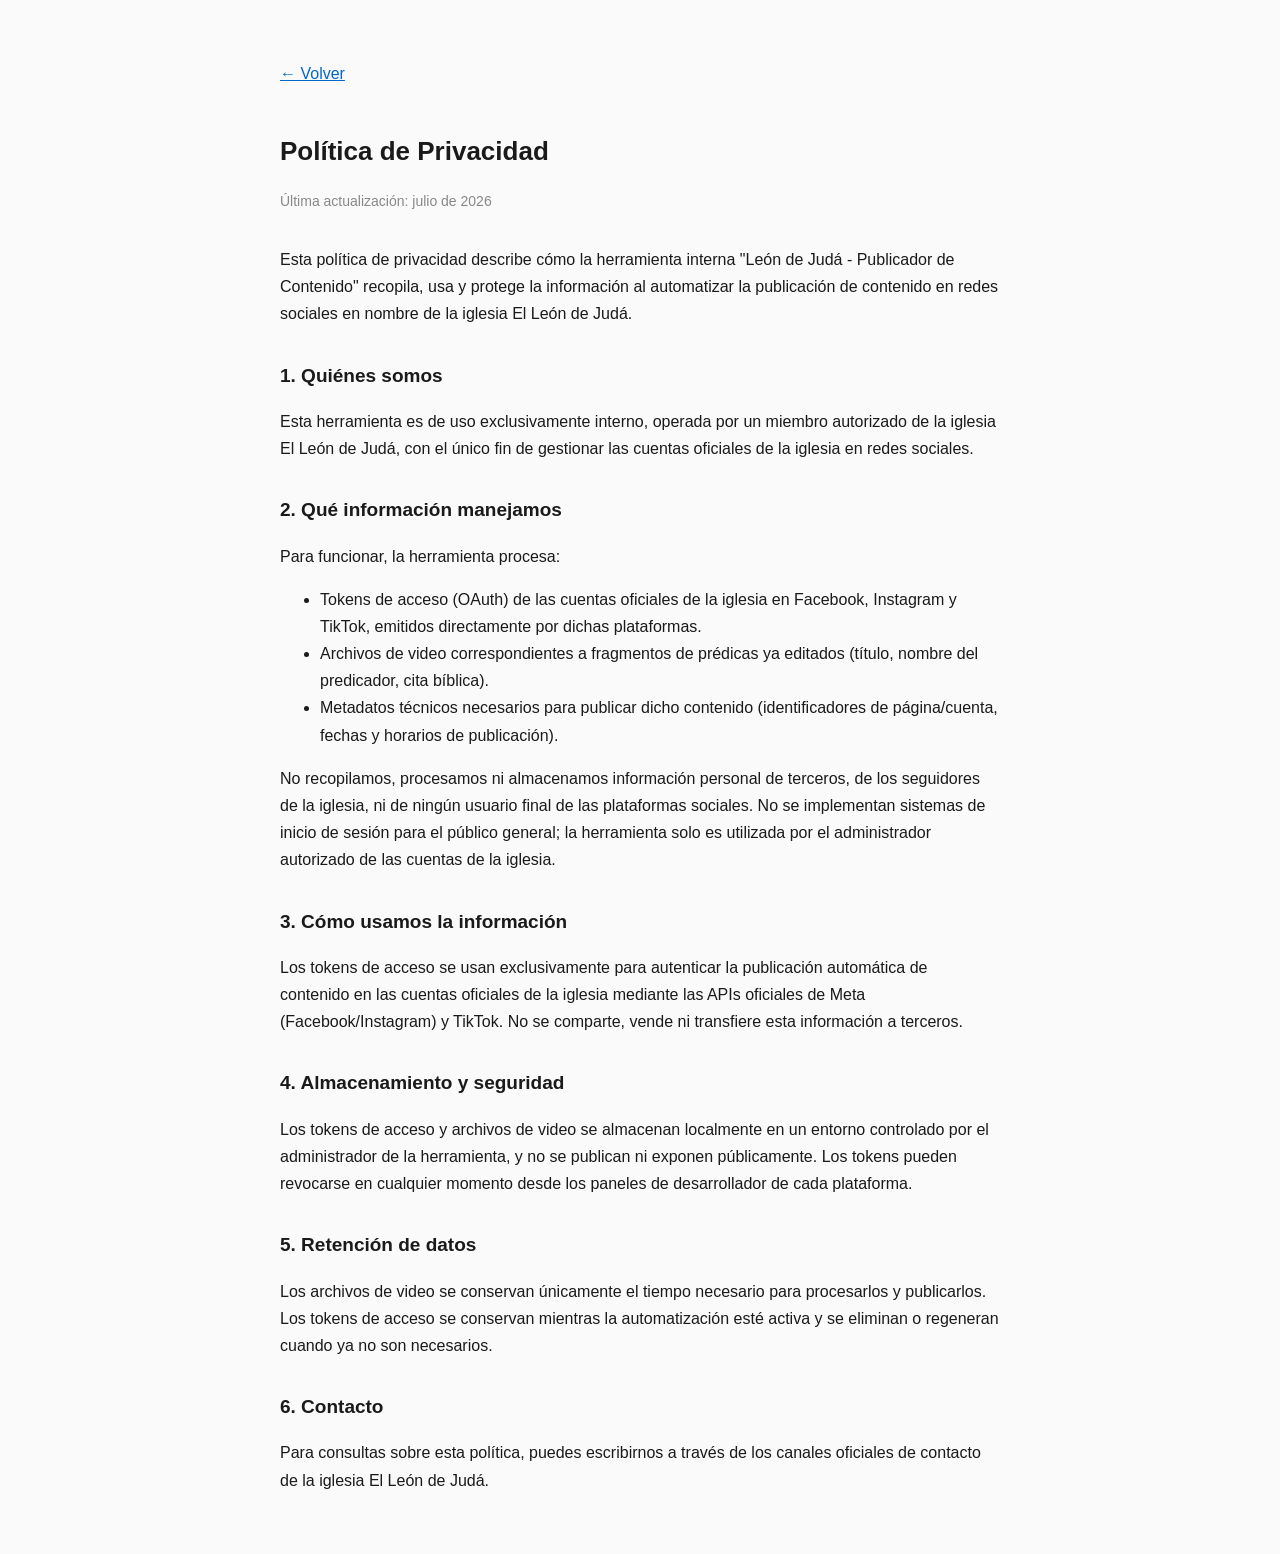
==== privacy-policy.html @ a3dd4666 "Add files via upload" ====
<!DOCTYPE html>
<html lang="es">
<head>
<meta charset="UTF-8">
<meta name="viewport" content="width=device-width, initial-scale=1.0">
<title>Política de Privacidad - León de Judá</title>
<style>
  body {
    font-family: -apple-system, BlinkMacSystemFont, "Segoe UI", Roboto, Helvetica, Arial, sans-serif;
    max-width: 720px;
    margin: 60px auto;
    padding: 0 24px;
    line-height: 1.7;
    color: #1a1a1a;
    background: #fafafa;
  }
  h1 { font-size: 26px; }
  h2 { font-size: 19px; margin-top: 32px; }
  .updated { color: #888; font-size: 14px; margin-bottom: 32px; }
  a { color: #0066cc; }
  .back { display: inline-block; margin-bottom: 24px; }
</style>
</head>
<body>
  <a class="back" href="index.html">&larr; Volver</a>
  <h1>Política de Privacidad</h1>
  <p class="updated">Última actualización: julio de 2026</p>

  <p>
    Esta política de privacidad describe cómo la herramienta interna
    "León de Judá - Publicador de Contenido" recopila, usa y protege la
    información al automatizar la publicación de contenido en redes sociales
    en nombre de la iglesia El León de Judá.
  </p>

  <h2>1. Quiénes somos</h2>
  <p>
    Esta herramienta es de uso exclusivamente interno, operada por un miembro
    autorizado de la iglesia El León de Judá, con el único fin de gestionar
    las cuentas oficiales de la iglesia en redes sociales.
  </p>

  <h2>2. Qué información manejamos</h2>
  <p>Para funcionar, la herramienta procesa:</p>
  <ul>
    <li>Tokens de acceso (OAuth) de las cuentas oficiales de la iglesia en Facebook, Instagram y TikTok, emitidos directamente por dichas plataformas.</li>
    <li>Archivos de video correspondientes a fragmentos de prédicas ya editados (título, nombre del predicador, cita bíblica).</li>
    <li>Metadatos técnicos necesarios para publicar dicho contenido (identificadores de página/cuenta, fechas y horarios de publicación).</li>
  </ul>
  <p>
    No recopilamos, procesamos ni almacenamos información personal de terceros,
    de los seguidores de la iglesia, ni de ningún usuario final de las plataformas
    sociales. No se implementan sistemas de inicio de sesión para el público
    general; la herramienta solo es utilizada por el administrador autorizado
    de las cuentas de la iglesia.
  </p>

  <h2>3. Cómo usamos la información</h2>
  <p>
    Los tokens de acceso se usan exclusivamente para autenticar la publicación
    automática de contenido en las cuentas oficiales de la iglesia mediante las
    APIs oficiales de Meta (Facebook/Instagram) y TikTok. No se comparte, vende
    ni transfiere esta información a terceros.
  </p>

  <h2>4. Almacenamiento y seguridad</h2>
  <p>
    Los tokens de acceso y archivos de video se almacenan localmente en un
    entorno controlado por el administrador de la herramienta, y no se
    publican ni exponen públicamente. Los tokens pueden revocarse en cualquier
    momento desde los paneles de desarrollador de cada plataforma.
  </p>

  <h2>5. Retención de datos</h2>
  <p>
    Los archivos de video se conservan únicamente el tiempo necesario para
    procesarlos y publicarlos. Los tokens de acceso se conservan mientras la
    automatización esté activa y se eliminan o regeneran cuando ya no son
    necesarios.
  </p>

  <h2>6. Contacto</h2>
  <p>
    Para consultas sobre esta política, puedes escribirnos a través de los
    canales oficiales de contacto de la iglesia El León de Judá.
  </p>
</body>
</html>
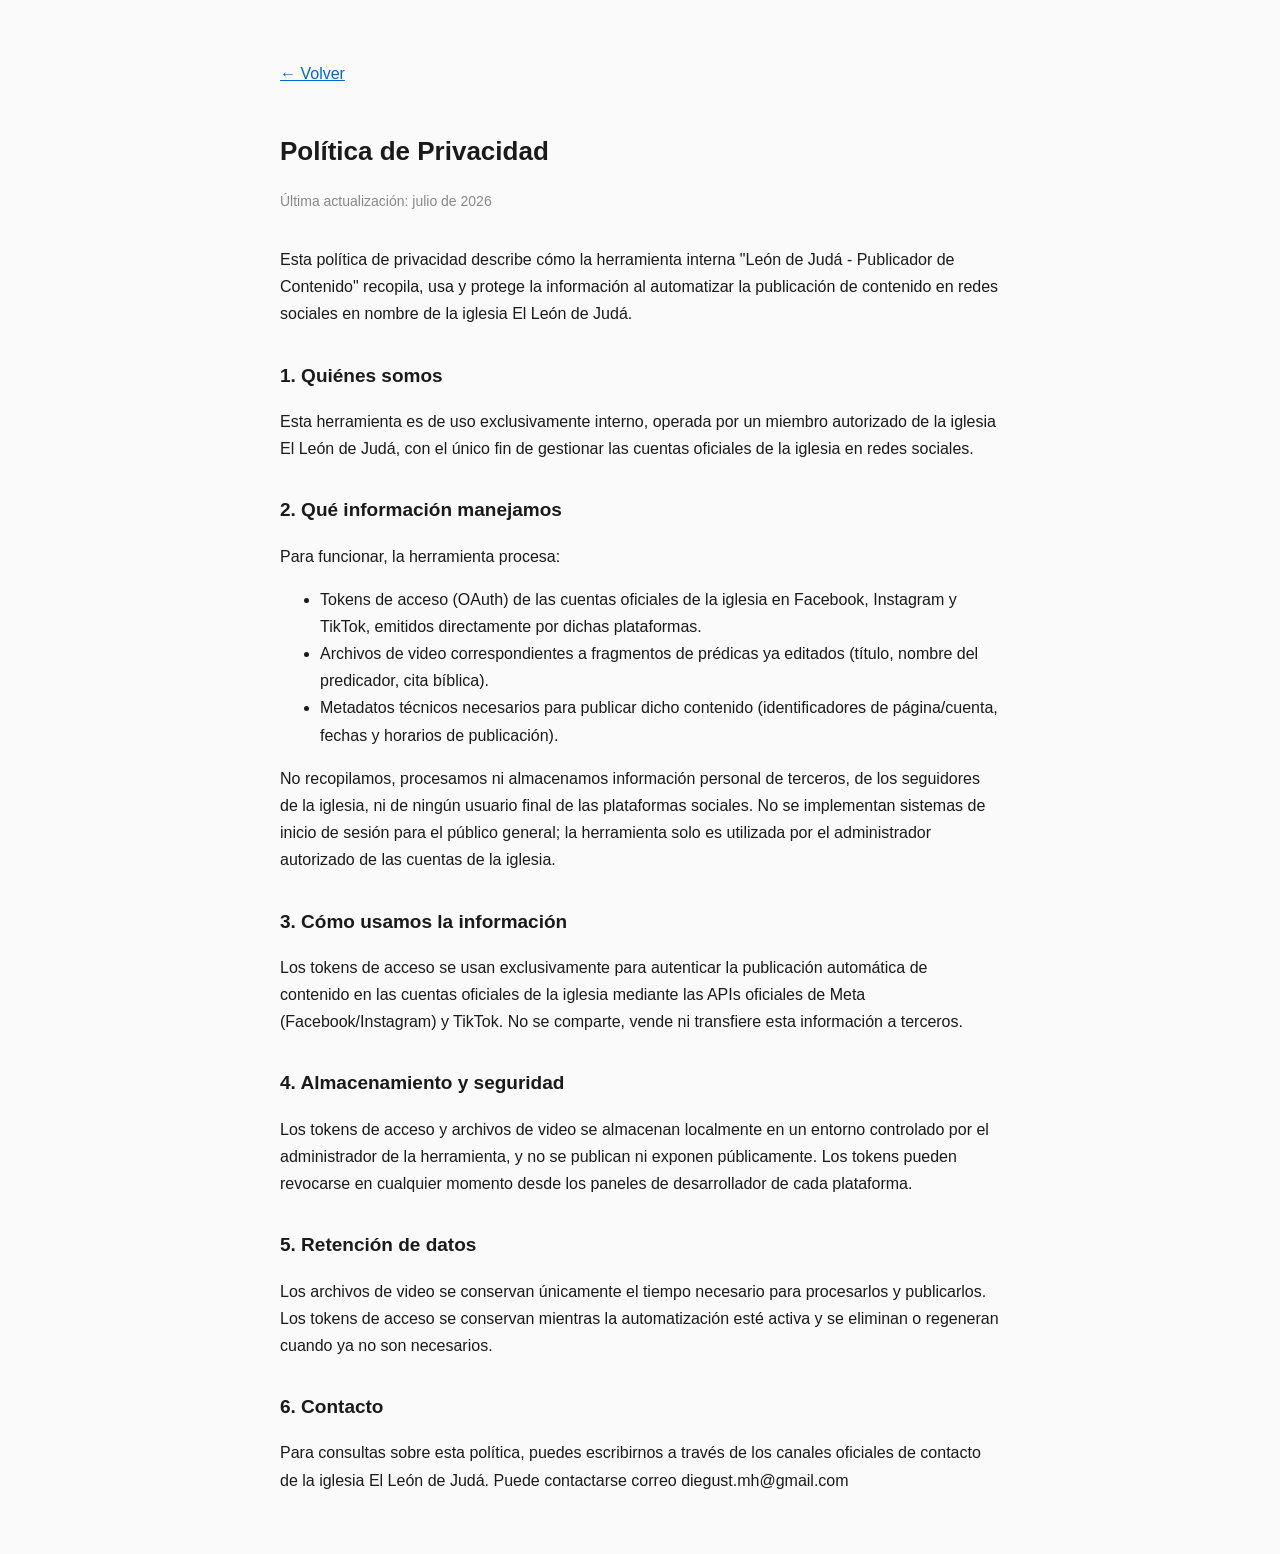
==== commit 09492d61: "Update privacy-policy.html" ====
--- a/privacy-policy.html
+++ b/privacy-policy.html
@@ -82,7 +82,8 @@
   <h2>6. Contacto</h2>
   <p>
     Para consultas sobre esta política, puedes escribirnos a través de los
-    canales oficiales de contacto de la iglesia El León de Judá.
+    canales oficiales de contacto de la iglesia El León de Judá. Puede contactarse
+    correo diegust.mh@gmail.com
   </p>
 </body>
 </html>
